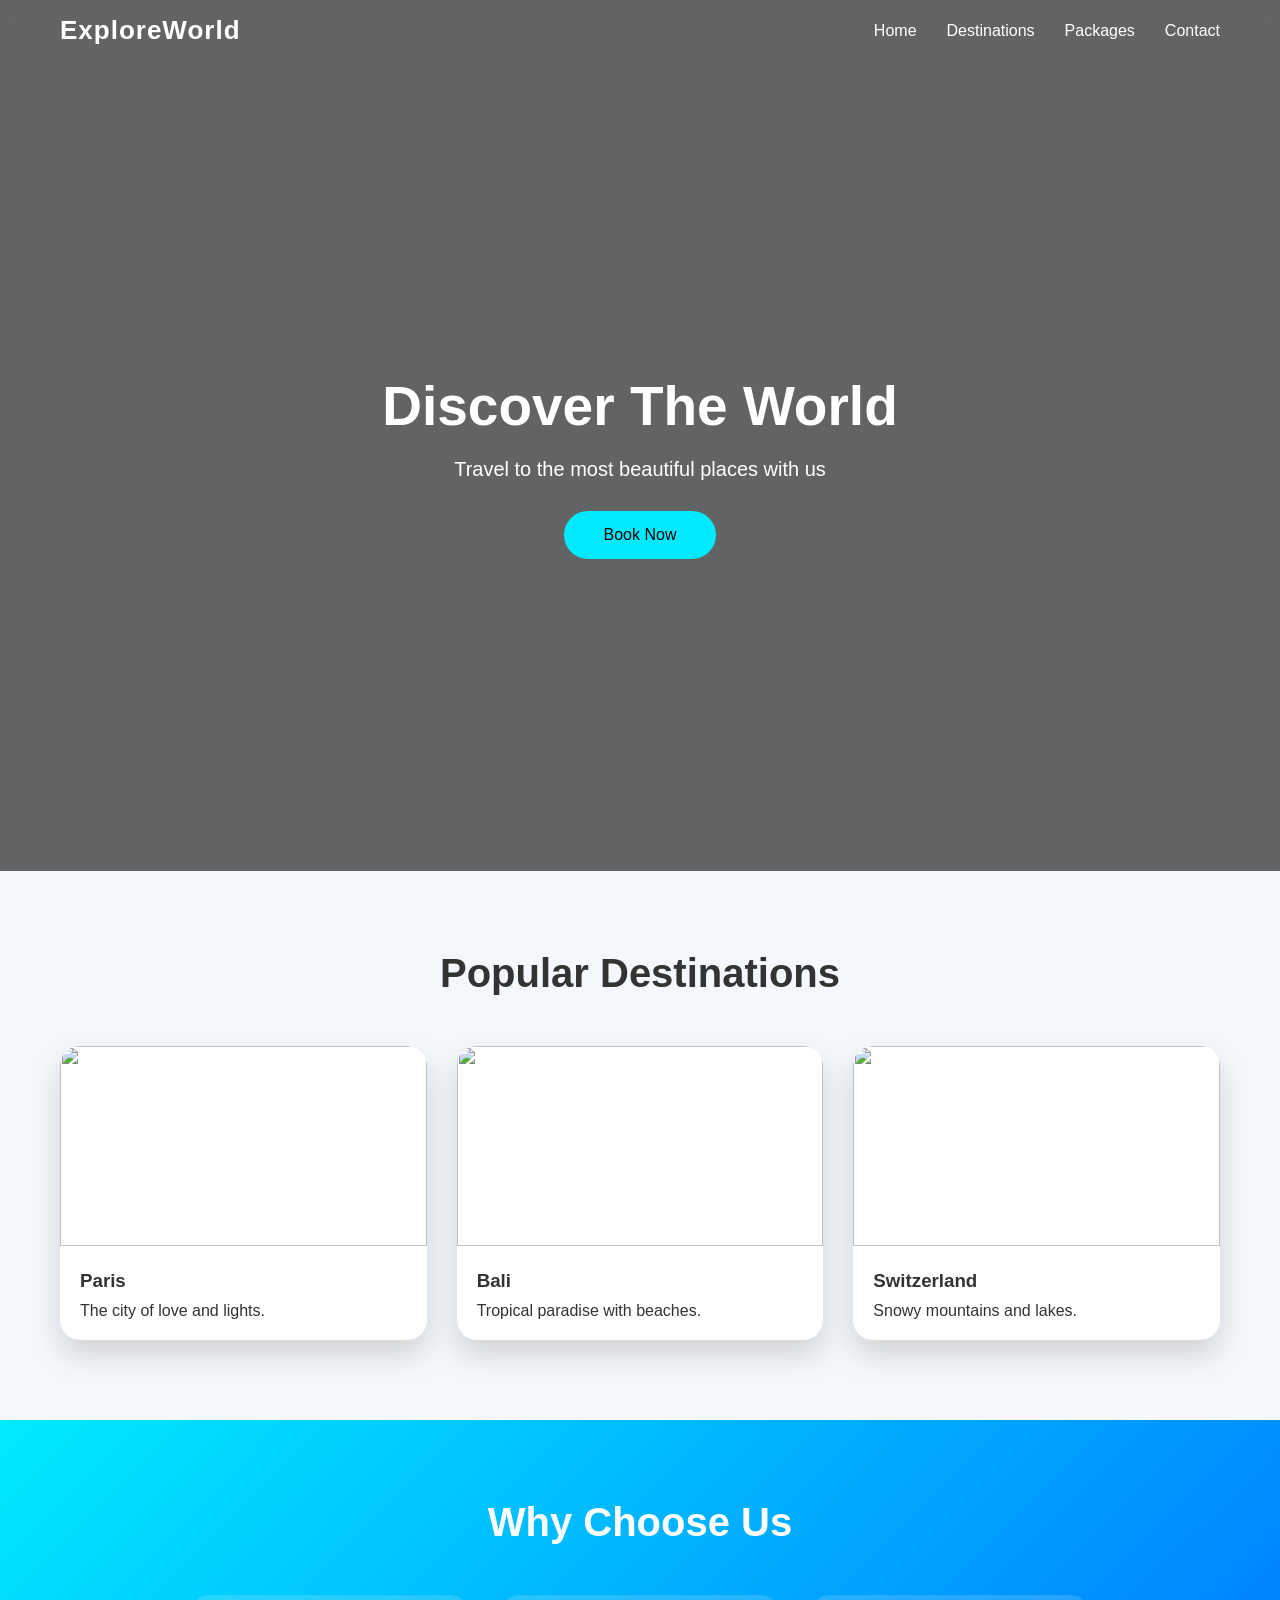
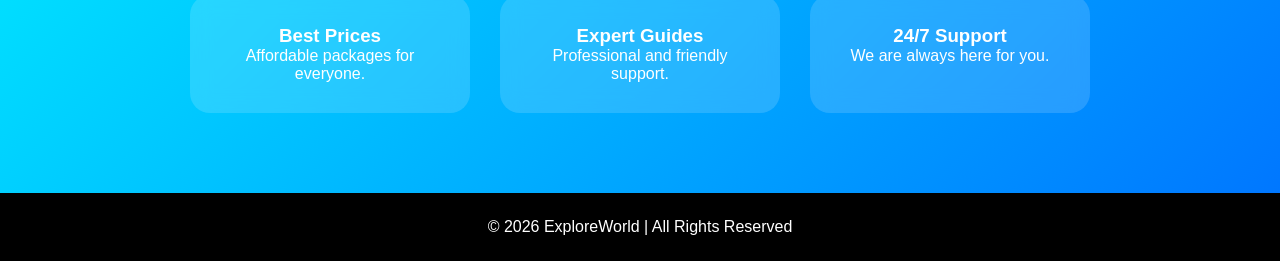
==== index.html @ e933045d "Initial travel website" ====
<!DOCTYPE html>
<html lang="en">
<head>
    <meta charset="UTF-8">
    <meta name="viewport" content="width=device-width, initial-scale=1.0">
    <title>ExploreWorld | Travel With Us</title>

    <style>
        /* ===== RESET ===== */
        * {
            margin: 0;
            padding: 0;
            box-sizing: border-box;
            font-family: 'Segoe UI', sans-serif;
        }

        body {
            background: #f4f7fb;
            color: #333;
        }

        /* ===== NAVBAR ===== */
        nav {
            position: sticky;
            top: 0;
            z-index: 100;
            background: rgba(0, 0, 0, 0.6);
            backdrop-filter: blur(10px);
            padding: 15px 60px;
            display: flex;
            justify-content: space-between;
            align-items: center;
        }

        nav h1 {
            color: #fff;
            font-size: 26px;
            letter-spacing: 1px;
        }

        nav ul {
            list-style: none;
            display: flex;
            gap: 30px;
        }

        nav ul li a {
            color: #fff;
            text-decoration: none;
            font-size: 16px;
            transition: color 0.3s;
        }

        nav ul li a:hover {
            color: #00eaff;
        }

        /* ===== HERO SECTION ===== */
        .hero {
            height: 90vh;
            background: linear-gradient(
                rgba(0,0,0,0.6),
                rgba(0,0,0,0.6)
            ),
            url("https://images.unsplash.com/photo-1507525428034-b723cf961d3e") center/cover no-repeat;
            display: flex;
            align-items: center;
            justify-content: center;
            text-align: center;
            color: #fff;
        }

        .hero h2 {
            font-size: 55px;
            margin-bottom: 20px;
        }

        .hero p {
            font-size: 20px;
            margin-bottom: 30px;
        }

        .hero button {
            padding: 15px 40px;
            border: none;
            background: #00eaff;
            color: #000;
            font-size: 16px;
            cursor: pointer;
            border-radius: 30px;
            transition: transform 0.3s, box-shadow 0.3s;
        }

        .hero button:hover {
            transform: translateY(-5px);
            box-shadow: 0 10px 30px rgba(0,0,0,0.4);
        }

        /* ===== DESTINATIONS ===== */
        .section {
            padding: 80px 60px;
        }

        .section h2 {
            text-align: center;
            font-size: 40px;
            margin-bottom: 50px;
        }

        .destinations {
            display: grid;
            grid-template-columns: repeat(auto-fit, minmax(250px, 1fr));
            gap: 30px;
        }

        .card {
            background: #fff;
            border-radius: 20px;
            overflow: hidden;
            box-shadow: 0 15px 30px rgba(0,0,0,0.15);
            transition: transform 0.4s;
        }

        .card:hover {
            transform: scale(1.05);
        }

        .card img {
            width: 100%;
            height: 200px;
            object-fit: cover;
        }

        .card .content {
            padding: 20px;
        }

        .card h3 {
            margin-bottom: 10px;
        }

        /* ===== WHY US ===== */
        .why-us {
            background: linear-gradient(135deg, #00eaff, #0077ff);
            color: #fff;
        }

        .features {
            display: flex;
            flex-wrap: wrap;
            gap: 30px;
            justify-content: center;
        }

        .feature {
            background: rgba(255,255,255,0.15);
            backdrop-filter: blur(10px);
            padding: 30px;
            border-radius: 20px;
            width: 280px;
            text-align: center;
            transition: transform 0.3s;
        }

        .feature:hover {
            transform: translateY(-10px);
        }

        /* ===== FOOTER ===== */
        footer {
            background: #000;
            color: #fff;
            text-align: center;
            padding: 25px;
        }

        /* ===== RESPONSIVE ===== */
        @media(max-width: 768px) {
            nav {
                padding: 15px 30px;
            }

            .hero h2 {
                font-size: 40px;
            }
        }
    </style>
</head>

<body>

    <!-- NAVBAR -->
    <nav>
        <h1>ExploreWorld</h1>
        <ul>
            <li><a href="#">Home</a></li>
            <li><a href="#">Destinations</a></li>
            <li><a href="#">Packages</a></li>
            <li><a href="#">Contact</a></li>
        </ul>
    </nav>

    <!-- HERO -->
    <section class="hero">
        <div>
            <h2>Discover The World</h2>
            <p>Travel to the most beautiful places with us</p>
            <button>Book Now</button>
        </div>
    </section>

    <!-- DESTINATIONS -->
    <section class="section">
        <h2>Popular Destinations</h2>
        <div class="destinations">
            <div class="card">
                <img src="https://images.unsplash.com/photo-1501785888041-af3ef285b470">
                <div class="content">
                    <h3>Paris</h3>
                    <p>The city of love and lights.</p>
                </div>
            </div>

            <div class="card">
                <img src="https://images.unsplash.com/photo-1505761671935-60b3a7427bad">
                <div class="content">
                    <h3>Bali</h3>
                    <p>Tropical paradise with beaches.</p>
                </div>
            </div>

            <div class="card">
                <img src="https://images.unsplash.com/photo-1500530855697-b586d89ba3ee">
                <div class="content">
                    <h3>Switzerland</h3>
                    <p>Snowy mountains and lakes.</p>
                </div>
            </div>
        </div>
    </section>

    <!-- WHY US -->
    <section class="section why-us">
        <h2>Why Choose Us</h2>
        <div class="features">
            <div class="feature">
                <h3>Best Prices</h3>
                <p>Affordable packages for everyone.</p>
            </div>
            <div class="feature">
                <h3>Expert Guides</h3>
                <p>Professional and friendly support.</p>
            </div>
            <div class="feature">
                <h3>24/7 Support</h3>
                <p>We are always here for you.</p>
            </div>
        </div>
    </section>

    <!-- FOOTER -->
    <footer>
        <p>© 2026 ExploreWorld | All Rights Reserved</p>
    </footer>

</body>
</html>
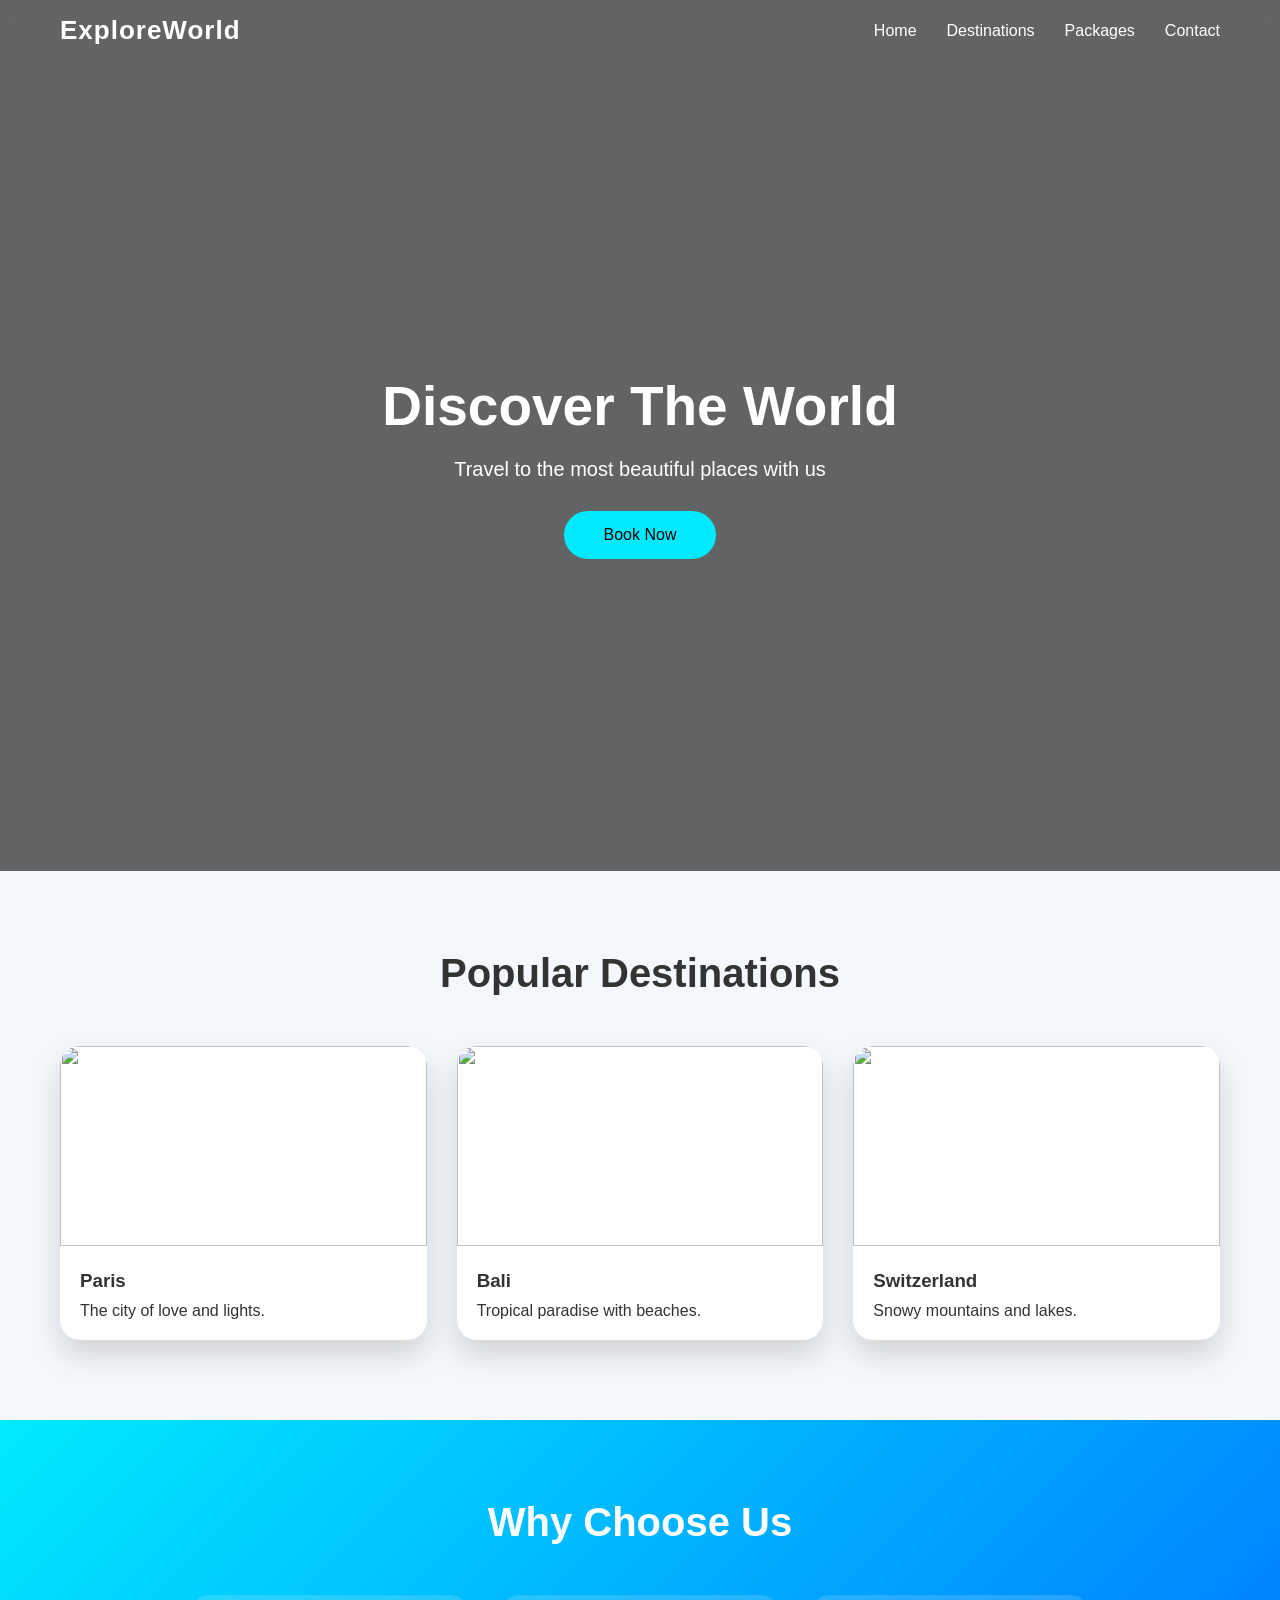
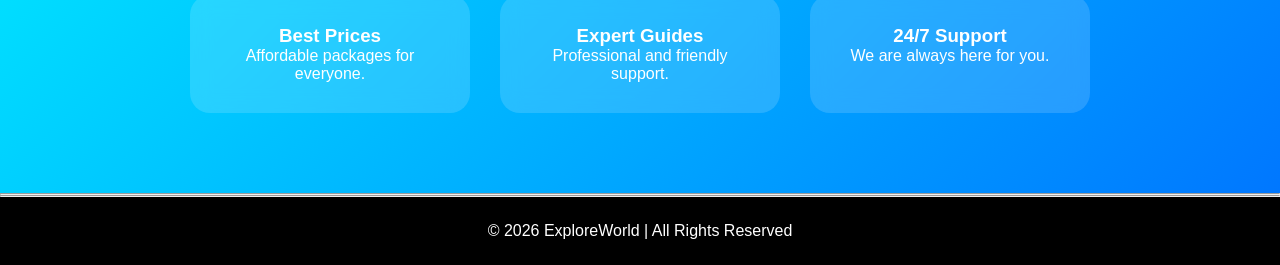
==== commit 268f2574: "make hr line in it" ====
--- a/index.html
+++ b/index.html
@@ -257,6 +257,8 @@
             </div>
         </div>
     </section>
+    <hr>
+    <hr>
 
     <!-- FOOTER -->
     <footer>
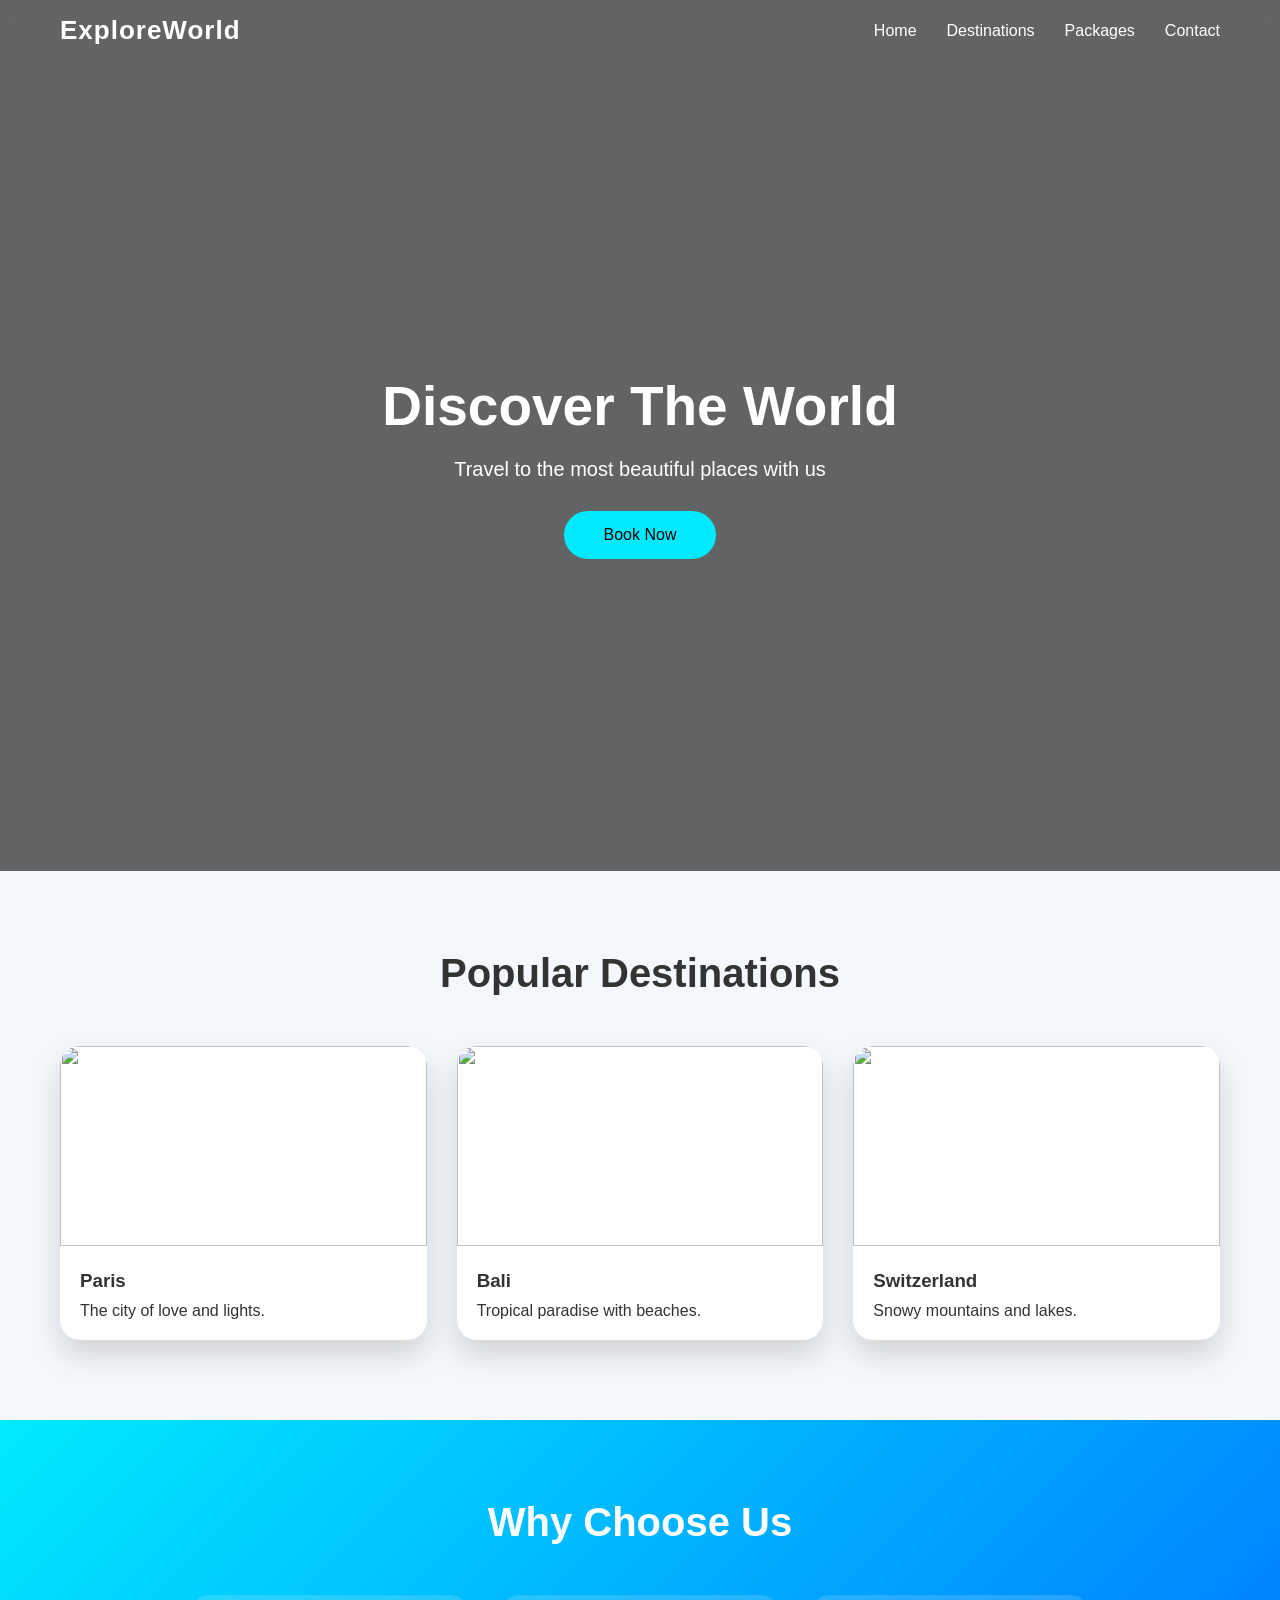
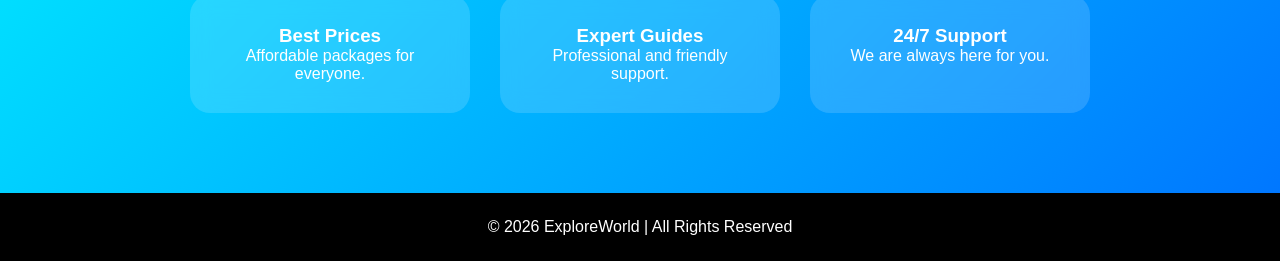
==== commit 05eb91ba: "Revert "make hr line in it" git status This reverts commit 268f25748ec8a90c2a1f554adfcc6e1706dc63e4." ====
--- a/index.html
+++ b/index.html
@@ -257,8 +257,6 @@
             </div>
         </div>
     </section>
-    <hr>
-    <hr>
 
     <!-- FOOTER -->
     <footer>
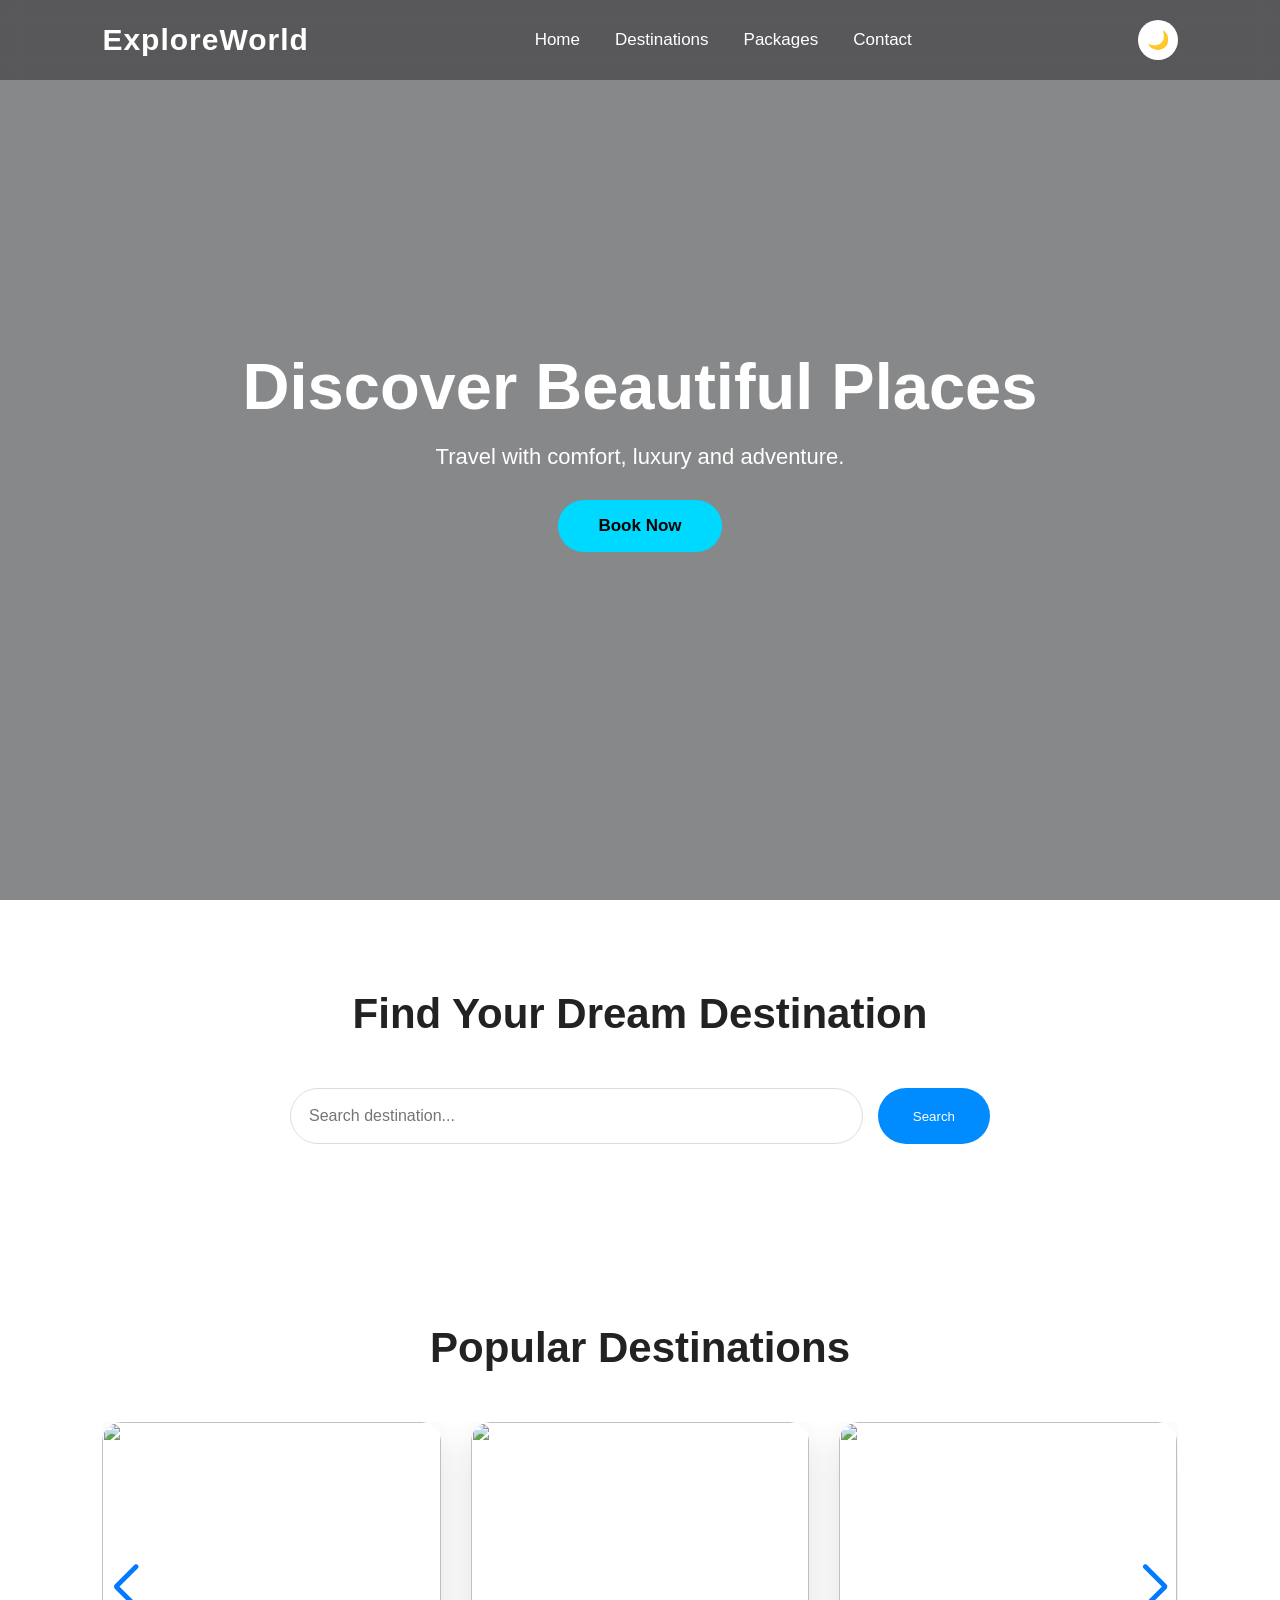
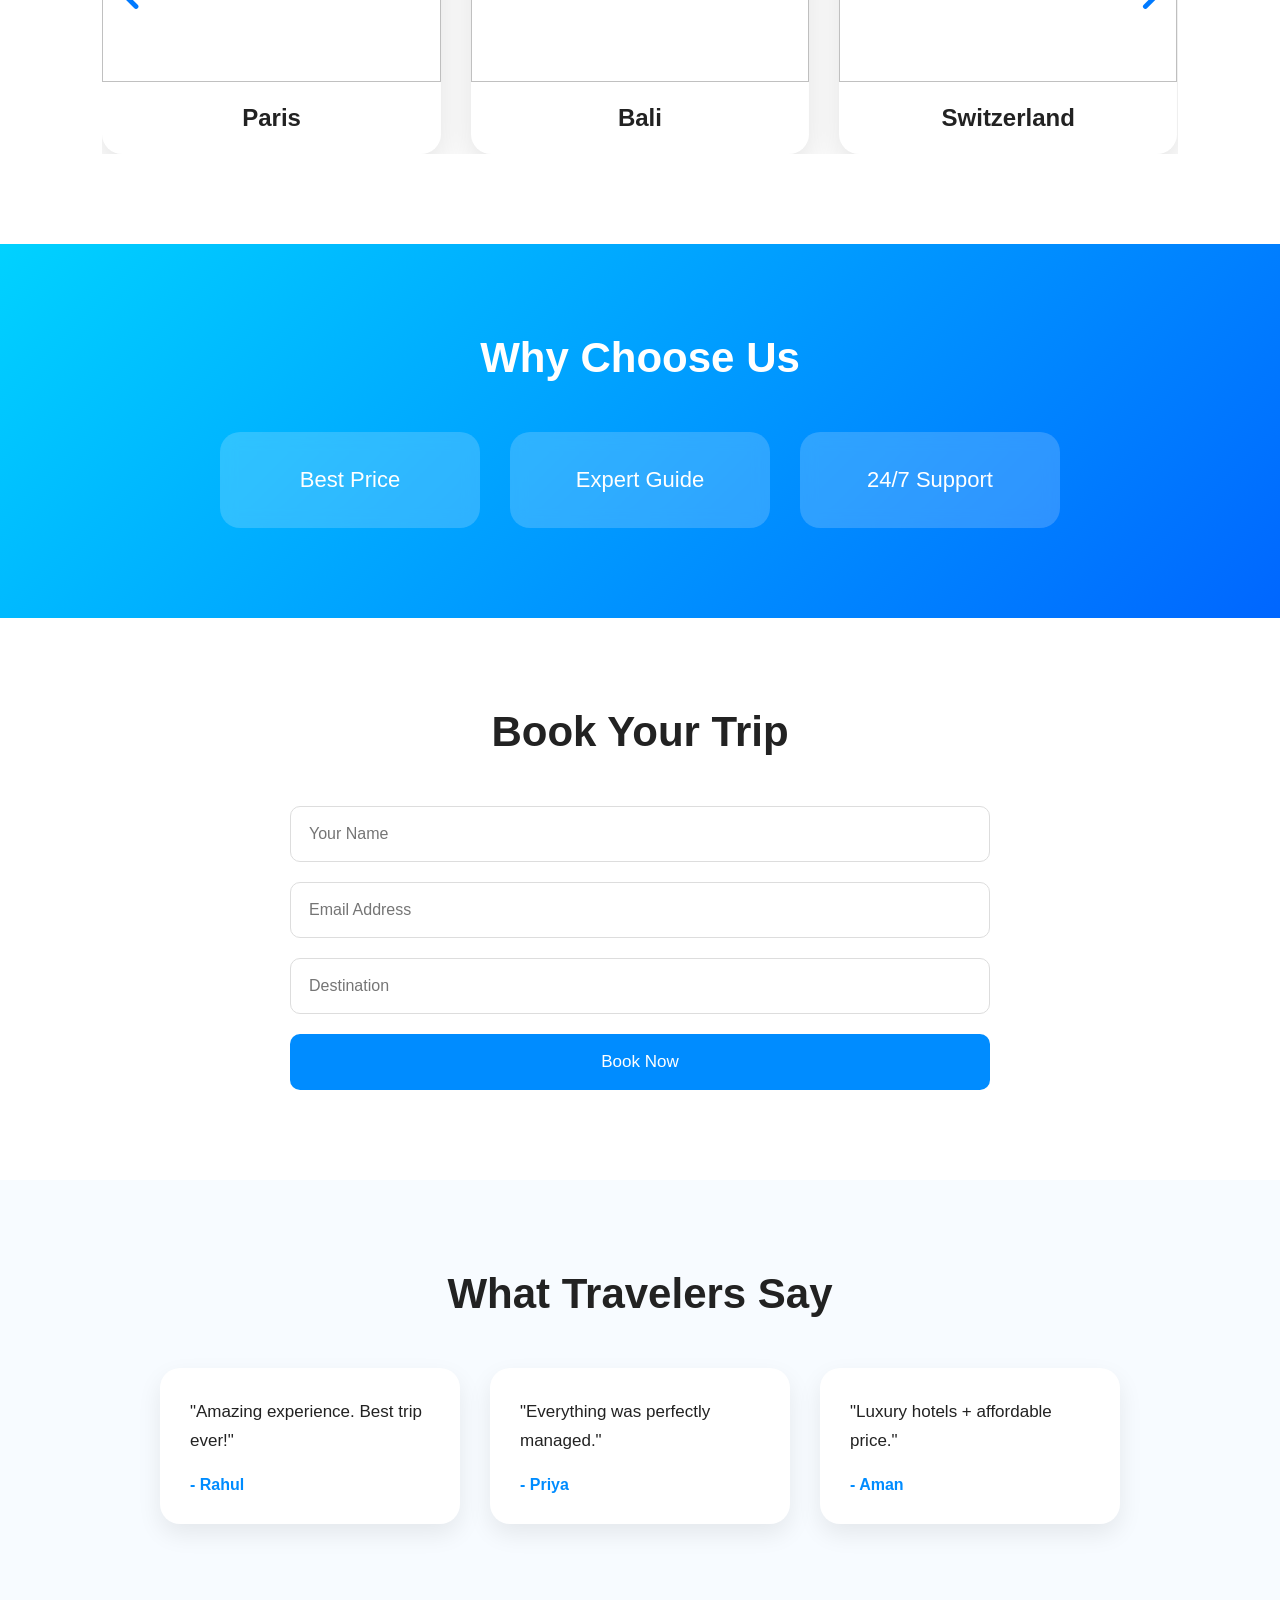
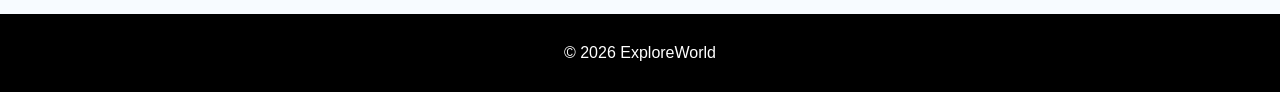
==== commit db497be5: "Initial commit" ====
--- a/index.html
+++ b/index.html
@@ -3,265 +3,177 @@
 <head>
     <meta charset="UTF-8">
     <meta name="viewport" content="width=device-width, initial-scale=1.0">
-    <title>ExploreWorld | Travel With Us</title>
+    <title>ExploreWorld</title>
 
-    <style>
-        /* ===== RESET ===== */
-        * {
-            margin: 0;
-            padding: 0;
-            box-sizing: border-box;
-            font-family: 'Segoe UI', sans-serif;
-        }
+    <!-- CSS -->
+    <link rel="stylesheet" href="assets/css/style.css">
+    <link rel="stylesheet" href="assets/css/slider.css">
+    <link rel="stylesheet" href="assets/css/responsive.css">
 
-        body {
-            background: #f4f7fb;
-            color: #333;
-        }
-
-        /* ===== NAVBAR ===== */
-        nav {
-            position: sticky;
-            top: 0;
-            z-index: 100;
-            background: rgba(0, 0, 0, 0.6);
-            backdrop-filter: blur(10px);
-            padding: 15px 60px;
-            display: flex;
-            justify-content: space-between;
-            align-items: center;
-        }
-
-        nav h1 {
-            color: #fff;
-            font-size: 26px;
-            letter-spacing: 1px;
-        }
-
-        nav ul {
-            list-style: none;
-            display: flex;
-            gap: 30px;
-        }
-
-        nav ul li a {
-            color: #fff;
-            text-decoration: none;
-            font-size: 16px;
-            transition: color 0.3s;
-        }
-
-        nav ul li a:hover {
-            color: #00eaff;
-        }
-
-        /* ===== HERO SECTION ===== */
-        .hero {
-            height: 90vh;
-            background: linear-gradient(
-                rgba(0,0,0,0.6),
-                rgba(0,0,0,0.6)
-            ),
-            url("https://images.unsplash.com/photo-1507525428034-b723cf961d3e") center/cover no-repeat;
-            display: flex;
-            align-items: center;
-            justify-content: center;
-            text-align: center;
-            color: #fff;
-        }
-
-        .hero h2 {
-            font-size: 55px;
-            margin-bottom: 20px;
-        }
-
-        .hero p {
-            font-size: 20px;
-            margin-bottom: 30px;
-        }
-
-        .hero button {
-            padding: 15px 40px;
-            border: none;
-            background: #00eaff;
-            color: #000;
-            font-size: 16px;
-            cursor: pointer;
-            border-radius: 30px;
-            transition: transform 0.3s, box-shadow 0.3s;
-        }
-
-        .hero button:hover {
-            transform: translateY(-5px);
-            box-shadow: 0 10px 30px rgba(0,0,0,0.4);
-        }
-
-        /* ===== DESTINATIONS ===== */
-        .section {
-            padding: 80px 60px;
-        }
-
-        .section h2 {
-            text-align: center;
-            font-size: 40px;
-            margin-bottom: 50px;
-        }
-
-        .destinations {
-            display: grid;
-            grid-template-columns: repeat(auto-fit, minmax(250px, 1fr));
-            gap: 30px;
-        }
-
-        .card {
-            background: #fff;
-            border-radius: 20px;
-            overflow: hidden;
-            box-shadow: 0 15px 30px rgba(0,0,0,0.15);
-            transition: transform 0.4s;
-        }
-
-        .card:hover {
-            transform: scale(1.05);
-        }
-
-        .card img {
-            width: 100%;
-            height: 200px;
-            object-fit: cover;
-        }
-
-        .card .content {
-            padding: 20px;
-        }
-
-        .card h3 {
-            margin-bottom: 10px;
-        }
-
-        /* ===== WHY US ===== */
-        .why-us {
-            background: linear-gradient(135deg, #00eaff, #0077ff);
-            color: #fff;
-        }
-
-        .features {
-            display: flex;
-            flex-wrap: wrap;
-            gap: 30px;
-            justify-content: center;
-        }
-
-        .feature {
-            background: rgba(255,255,255,0.15);
-            backdrop-filter: blur(10px);
-            padding: 30px;
-            border-radius: 20px;
-            width: 280px;
-            text-align: center;
-            transition: transform 0.3s;
-        }
-
-        .feature:hover {
-            transform: translateY(-10px);
-        }
-
-        /* ===== FOOTER ===== */
-        footer {
-            background: #000;
-            color: #fff;
-            text-align: center;
-            padding: 25px;
-        }
-
-        /* ===== RESPONSIVE ===== */
-        @media(max-width: 768px) {
-            nav {
-                padding: 15px 30px;
-            }
-
-            .hero h2 {
-                font-size: 40px;
-            }
-        }
-    </style>
+    <!-- Swiper Slider -->
+    <link
+      rel="stylesheet"
+      href="https://cdn.jsdelivr.net/npm/swiper@11/swiper-bundle.min.css"
+    />
 </head>
-
 <body>
 
-    <!-- NAVBAR -->
-    <nav>
-        <h1>ExploreWorld</h1>
-        <ul>
-            <li><a href="#">Home</a></li>
-            <li><a href="#">Destinations</a></li>
-            <li><a href="#">Packages</a></li>
-            <li><a href="#">Contact</a></li>
-        </ul>
-    </nav>
+<nav class="navbar">
+    <div class="logo">ExploreWorld</div>
 
-    <!-- HERO -->
+    <ul class="nav-links" id="navMenu">
+        <li><a href="#">Home</a></li>
+        <li><a href="#">Destinations</a></li>
+        <li><a href="#">Packages</a></li>
+        <li><a href="#">Contact</a></li>
+    </ul>
+
+    <div class="nav-icons">
+        <button id="themeBtn">🌙</button>
+        <div class="menu-btn" id="menuBtn">☰</div>
+    </div>
+</nav>
+
+    <!-- Hero -->
     <section class="hero">
-        <div>
-            <h2>Discover The World</h2>
-            <p>Travel to the most beautiful places with us</p>
-            <button>Book Now</button>
+        <div class="hero-content">
+            <h1>Discover Beautiful Places</h1>
+            <p>Travel with comfort, luxury and adventure.</p>
+            <button id="openModal">Book Now</button>
         </div>
     </section>
 
-    <!-- DESTINATIONS -->
-    <section class="section">
+    <section class="search-section">
+    <h2>Find Your Dream Destination</h2>
+
+    <div class="search-box">
+        <input type="text" placeholder="Search destination...">
+        <button>Search</button>
+    </div>
+</section>
+
+
+    <!-- Slider -->
+    <section class="popular">
         <h2>Popular Destinations</h2>
-        <div class="destinations">
-            <div class="card">
-                <img src="https://images.unsplash.com/photo-1501785888041-af3ef285b470">
-                <div class="content">
-                    <h3>Paris</h3>
-                    <p>The city of love and lights.</p>
+
+        <div class="swiper mySwiper">
+            <div class="swiper-wrapper">
+
+                <div class="swiper-slide">
+                    <a href="pages/paris.html">
+                        <img src="https://images.unsplash.com/photo-1502602898657-3e91760cbb34?auto=format&fit=crop&w=900&q=80">
+<h3>Paris</h3>
+                    </a>
                 </div>
+
+                <div class="swiper-slide">
+                    <a href="pages/bali.html">
+                       <img src="https://images.unsplash.com/photo-1537996194471-e657df975ab4?auto=format&fit=crop&w=900&q=80">
+<h3>Bali</h3>
+                    </a>
+                </div>
+
+                <div class="swiper-slide">
+                    <a href="pages/switzerland.html">
+                        <img src="https://images.unsplash.com/photo-1500530855697-b586d89ba3ee?auto=format&fit=crop&w=900&q=80">
+<h3>Switzerland</h3>
+                    </a>
+                </div>
+
+                <div class="swiper-slide">
+                    <a href="pages/dubai.html">
+                        <img src="https://images.unsplash.com/photo-1512453979798-5ea266f8880c?auto=format&fit=crop&w=900&q=80">
+<h3>Dubai</h3>
+                    </a>
+                </div>
+
+                <div class="swiper-slide">
+                    <a href="pages/maldives.html">
+                       <img src="https://images.unsplash.com/photo-1573843981267-be1999ff37cd?auto=format&fit=crop&w=900&q=80">
+<h3>Maldives</h3>
+                    </a>
+                </div>
+
             </div>
 
-            <div class="card">
-                <img src="https://images.unsplash.com/photo-1505761671935-60b3a7427bad">
-                <div class="content">
-                    <h3>Bali</h3>
-                    <p>Tropical paradise with beaches.</p>
-                </div>
-            </div>
-
-            <div class="card">
-                <img src="https://images.unsplash.com/photo-1500530855697-b586d89ba3ee">
-                <div class="content">
-                    <h3>Switzerland</h3>
-                    <p>Snowy mountains and lakes.</p>
-                </div>
-            </div>
+            <div class="swiper-button-next"></div>
+            <div class="swiper-button-prev"></div>
         </div>
     </section>
 
-    <!-- WHY US -->
-    <section class="section why-us">
+
+    <!-- Why us -->
+    <section class="why">
         <h2>Why Choose Us</h2>
+
         <div class="features">
-            <div class="feature">
-                <h3>Best Prices</h3>
-                <p>Affordable packages for everyone.</p>
-            </div>
-            <div class="feature">
-                <h3>Expert Guides</h3>
-                <p>Professional and friendly support.</p>
-            </div>
-            <div class="feature">
-                <h3>24/7 Support</h3>
-                <p>We are always here for you.</p>
-            </div>
+            <div class="box">Best Price</div>
+            <div class="box">Expert Guide</div>
+            <div class="box">24/7 Support</div>
         </div>
     </section>
 
-    <!-- FOOTER -->
+    <section class="booking">
+    <h2>Book Your Trip</h2>
+
+    <form>
+        <input type="text" placeholder="Your Name" required>
+        <input type="email" placeholder="Email Address" required>
+        <input type="text" placeholder="Destination" required>
+        <button type="button" id="openModal2">Book Now</button>
+    </form>
+</section>
+
+
+<section class="testimonials">
+    <h2>What Travelers Say</h2>
+
+    <div class="review-container">
+
+        <div class="review fade-up">
+            <p>"Amazing experience. Best trip ever!"</p>
+            <h4>- Rahul</h4>
+        </div>
+
+        <div class="review fade-up">
+            <p>"Everything was perfectly managed."</p>
+            <h4>- Priya</h4>
+        </div>
+
+        <div class="review fade-up">
+            <p>"Luxury hotels + affordable price."</p>
+            <h4>- Aman</h4>
+        </div>
+
+    </div>
+</section>
+
+
+    <!-- Footer -->
     <footer>
-        <p>© 2026 ExploreWorld | All Rights Reserved</p>
+        © 2026 ExploreWorld
     </footer>
 
+
+    <script src="https://cdn.jsdelivr.net/npm/swiper@11/swiper-bundle.min.js"></script>
+    <script src="assets/js/slider.js"></script>
+
+    <script src="assets/js/main.js"></script>
+
+    <div class="modal" id="bookingModal">
+    <div class="modal-box">
+        <span id="closeModal">&times;</span>
+        <h2>Book Your Trip</h2>
+
+        <form>
+            <input type="text" placeholder="Full Name" required>
+            <input type="email" placeholder="Email" required>
+            <input type="text" placeholder="Destination" required>
+            <button type="submit">Confirm Booking</button>
+        </form>
+    </div>
+</div>
+
 </body>
-</html>
+</html>
--- a/assets/css/style.css
+++ b/assets/css/style.css
@@ -0,0 +1,353 @@
+/* Reset */
+*{
+    margin:0;
+    padding:0;
+    box-sizing:border-box;
+    font-family:'Segoe UI',sans-serif;
+}
+
+body{
+    background:#f5f7fb;
+    color:#222;
+}
+
+/* Navbar */
+.navbar{
+    width:100%;
+    padding:20px 8%;
+    position:fixed;
+    top:0;
+    left:0;
+    z-index:1000;
+    display:flex;
+    justify-content:space-between;
+    align-items:center;
+    background:rgba(0,0,0,.35);
+    backdrop-filter:blur(10px);
+}
+
+.logo{
+    font-size:30px;
+    font-weight:700;
+    color:white;
+    letter-spacing:1px;
+}
+
+.nav-links{
+    display:flex;
+    list-style:none;
+    gap:35px;
+}
+
+.nav-links a{
+    color:white;
+    text-decoration:none;
+    font-size:17px;
+    transition:.3s;
+}
+
+.nav-links a:hover{
+    color:#00e5ff;
+}
+
+/* Hero */
+.hero{
+    height:100vh;
+    background:
+    linear-gradient(rgba(0,0,0,.45),rgba(0,0,0,.45)),
+    url("https://images.unsplash.com/photo-1507525428034-b723cf961d3e?auto=format&fit=crop&w=1600&q=80");
+    background-size:cover;
+    background-position:center;
+    display:flex;
+    justify-content:center;
+    align-items:center;
+    text-align:center;
+    color:white;
+}
+
+.hero-content h1{
+    font-size:65px;
+    margin-bottom:20px;
+}
+
+.hero-content p{
+    font-size:22px;
+    margin-bottom:30px;
+}
+
+.hero-content button{
+    border:none;
+    padding:16px 40px;
+    border-radius:40px;
+    background:#00d9ff;
+    font-size:17px;
+    cursor:pointer;
+    font-weight:600;
+    transition:.3s;
+}
+
+.hero-content button:hover{
+    transform:translateY(-5px);
+    box-shadow:0 15px 30px rgba(0,0,0,.25);
+}
+
+/* Section */
+section{
+    padding:90px 8%;
+}
+
+section h2{
+    text-align:center;
+    font-size:42px;
+    margin-bottom:50px;
+}
+
+/* Why */
+.why{
+    background:linear-gradient(135deg,#00d2ff,#0066ff);
+    color:white;
+}
+
+.features{
+    display:flex;
+    justify-content:center;
+    gap:30px;
+    flex-wrap:wrap;
+}
+
+.box{
+    width:260px;
+    padding:35px;
+    border-radius:20px;
+    text-align:center;
+    background:rgba(255,255,255,.18);
+    backdrop-filter:blur(8px);
+    font-size:22px;
+    transition:.3s;
+}
+
+.box:hover{
+    transform:translateY(-10px);
+}
+
+/* Footer */
+footer{
+    padding:30px;
+    text-align:center;
+    background:black;
+    color:white;
+    font-size:16px;
+}   
+
+/* nav icons */
+.nav-icons{
+    display:flex;
+    align-items:center;
+    gap:20px;
+}
+
+#themeBtn{
+    border:none;
+    background:white;
+    width:40px;
+    height:40px;
+    border-radius:50%;
+    cursor:pointer;
+    font-size:18px;
+}
+
+.menu-btn{
+    color:white;
+    font-size:30px;
+    cursor:pointer;
+    display:none;
+}
+
+/* booking */
+.booking{
+    background:white;
+}
+
+.booking form{
+    max-width:700px;
+    margin:auto;
+    display:flex;
+    flex-direction:column;
+    gap:20px;
+}
+
+.booking input{
+    padding:18px;
+    border:1px solid #ddd;
+    border-radius:10px;
+    font-size:16px;
+}
+
+.booking button{
+    padding:18px;
+    border:none;
+    background:#008cff;
+    color:white;
+    border-radius:10px;
+    font-size:17px;
+    cursor:pointer;
+}
+
+/* dark mode */
+.dark{
+    background:#121212;
+    color:white;
+}
+
+.dark .popular,
+.dark .booking{
+    background:#1c1c1c;
+}
+
+.dark .swiper-slide{
+    background:#252525;
+    color:white;
+}
+
+.dark input{
+    background:#222;
+    color:white;
+    border:1px solid #444;
+}
+
+/* Search */
+.search-section{
+    background:white;
+    text-align:center;
+}
+
+.search-box{
+    max-width:700px;
+    margin:auto;
+    display:flex;
+    gap:15px;
+}
+
+.search-box input{
+    flex:1;
+    padding:18px;
+    border-radius:50px;
+    border:1px solid #ddd;
+    font-size:16px;
+}
+
+.search-box button{
+    padding:18px 35px;
+    border:none;
+    border-radius:50px;
+    background:#008cff;
+    color:white;
+    cursor:pointer;
+}
+
+/* Testimonials */
+.testimonials{
+    background:#f7fbff;
+}
+
+.review-container{
+    display:flex;
+    justify-content:center;
+    gap:30px;
+    flex-wrap:wrap;
+}
+
+.review{
+    width:300px;
+    padding:30px;
+    background:white;
+    border-radius:20px;
+    box-shadow:0 10px 25px rgba(0,0,0,.08);
+    transition:.3s;
+}
+
+.review:hover{
+    transform:translateY(-10px);
+}
+
+.review p{
+    font-size:17px;
+    margin-bottom:20px;
+    line-height:1.7;
+}
+
+.review h4{
+    color:#008cff;
+}
+
+/* Animation */
+.fade-up{
+    opacity:0;
+    transform:translateY(40px);
+    transition:1s;
+}
+
+.fade-up.show{
+    opacity:1;
+    transform:translateY(0);
+}
+
+
+
+
+/* Modal */
+.modal{
+    position:fixed;
+    inset:0;
+    background:rgba(0,0,0,.55);
+    display:none;
+    justify-content:center;
+    align-items:center;
+    z-index:9999;
+}
+
+.modal.active{
+    display:flex;
+}
+
+.modal-box{
+    width:450px;
+    background:white;
+    padding:40px;
+    border-radius:20px;
+    position:relative;
+}
+
+.modal-box h2{
+    margin-bottom:25px;
+    text-align:center;
+}
+
+.modal-box form{
+    display:flex;
+    flex-direction:column;
+    gap:18px;
+}
+
+.modal-box input{
+    padding:16px;
+    border:1px solid #ddd;
+    border-radius:10px;
+}
+
+.modal-box button{
+    padding:16px;
+    border:none;
+    background:#008cff;
+    color:white;
+    border-radius:10px;
+    cursor:pointer;
+}
+
+#closeModal{
+    position:absolute;
+    right:20px;
+    top:15px;
+    font-size:30px;
+    cursor:pointer;
+}
--- a/assets/css/slider.css
+++ b/assets/css/slider.css
@@ -0,0 +1,57 @@
+/* Popular Section */
+.popular{
+    background:white;
+}
+
+.swiper{
+    width:100%;
+    padding:20px 10px 60px;
+}
+
+.swiper-slide{
+    background:white;
+    border-radius:20px;
+    overflow:hidden;
+    box-shadow:0 15px 35px rgba(0,0,0,.12);
+    transition:.35s;
+}
+
+.swiper-slide:hover{
+    transform:translateY(-10px);
+}
+
+.swiper-slide a{
+    text-decoration:none;
+    color:#222;
+}
+
+.swiper-slide img{
+    width:100%;
+    height:260px;
+    object-fit:cover;
+    display:block;
+}
+
+.swiper-slide h3{
+    padding:22px;
+    text-align:center;
+    font-size:24px;
+    font-weight:600;
+}
+
+/* Arrows */
+.swiper-button-next,
+.swiper-button-prev{
+    color:#008cff;
+    font-weight:bold;
+}
+
+/* Pagination */
+.swiper-pagination-bullet{
+    background:#008cff;
+    opacity:.5;
+}
+
+.swiper-pagination-bullet-active{
+    opacity:1;
+}
--- a/assets/css/responsive.css
+++ b/assets/css/responsive.css
@@ -0,0 +1,21 @@
+@media(max-width:768px){
+
+    .menu-btn{
+        display:block;
+    }
+
+    .nav-links{
+        position:absolute;
+        top:80px;
+        right:-100%;
+        width:250px;
+        background:black;
+        flex-direction:column;
+        padding:30px;
+        transition:.4s;
+    }
+
+    .nav-links.show{
+        right:0;
+    }
+}
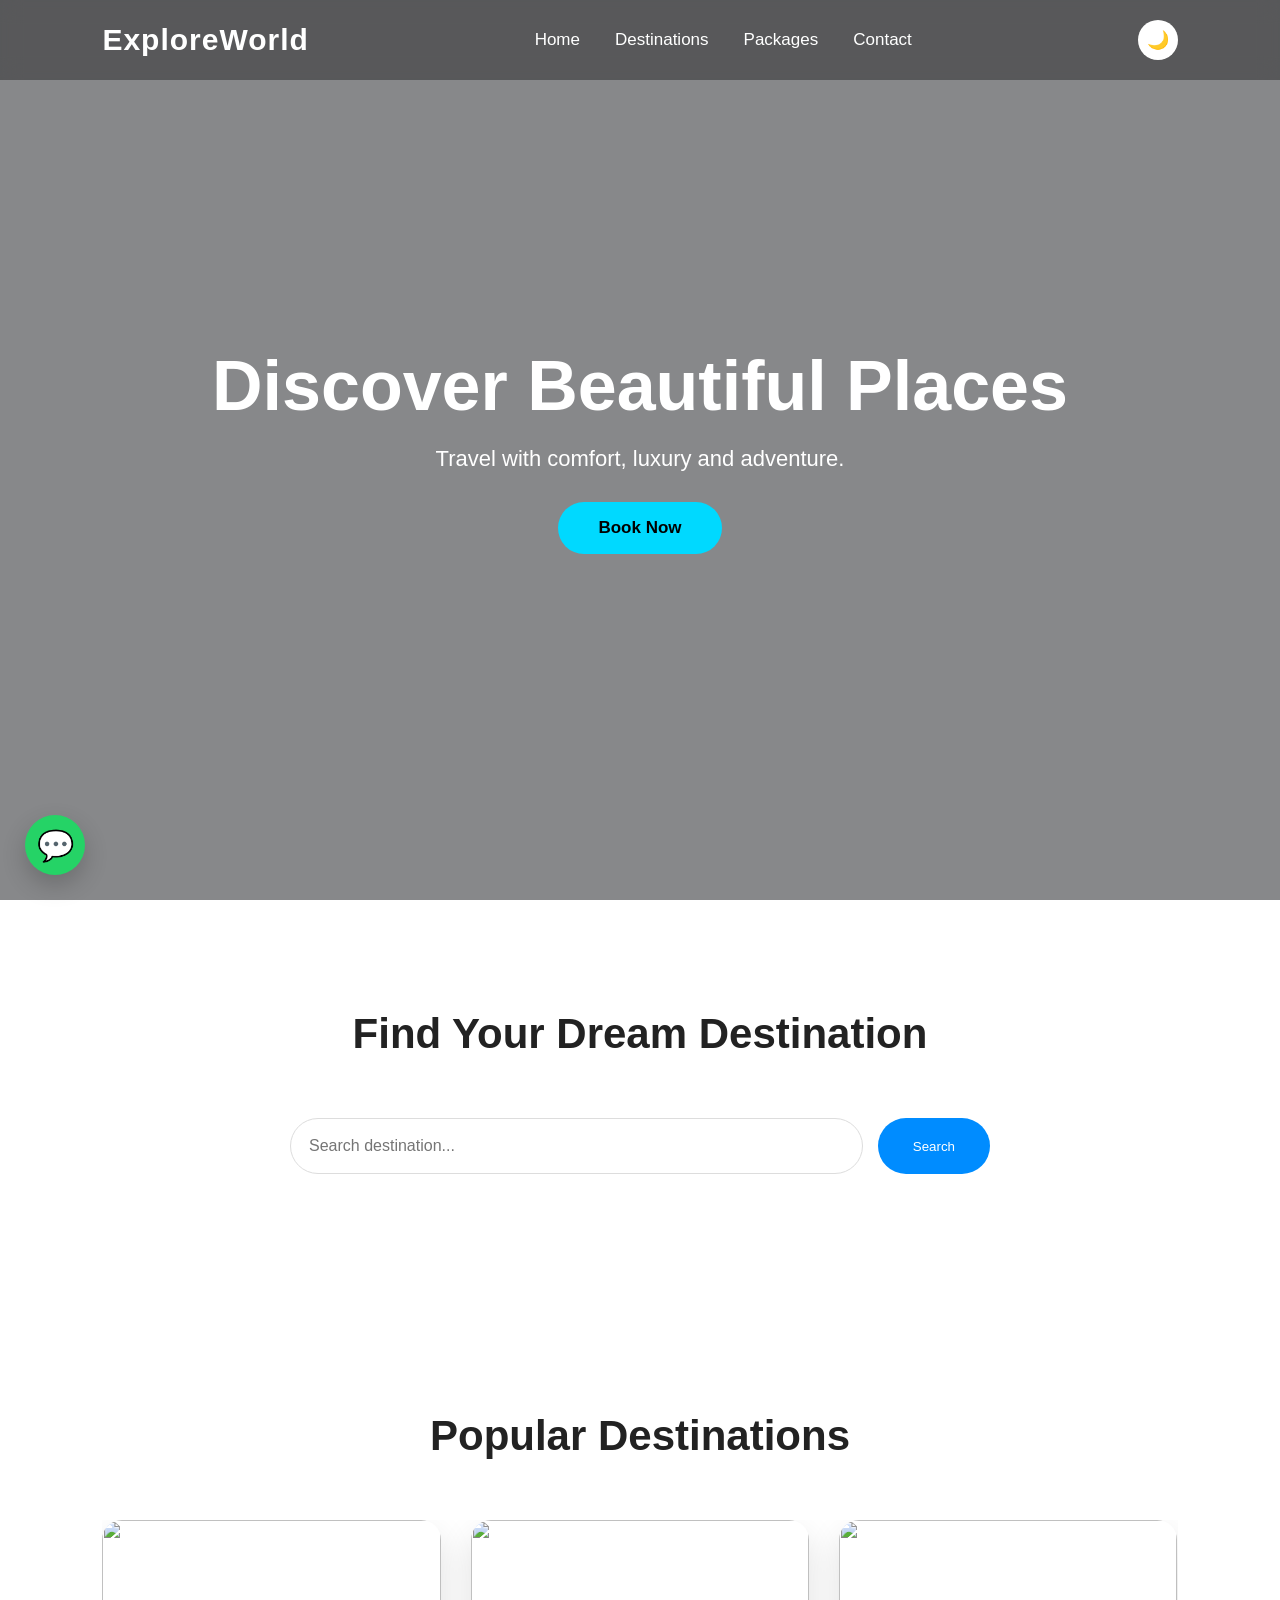
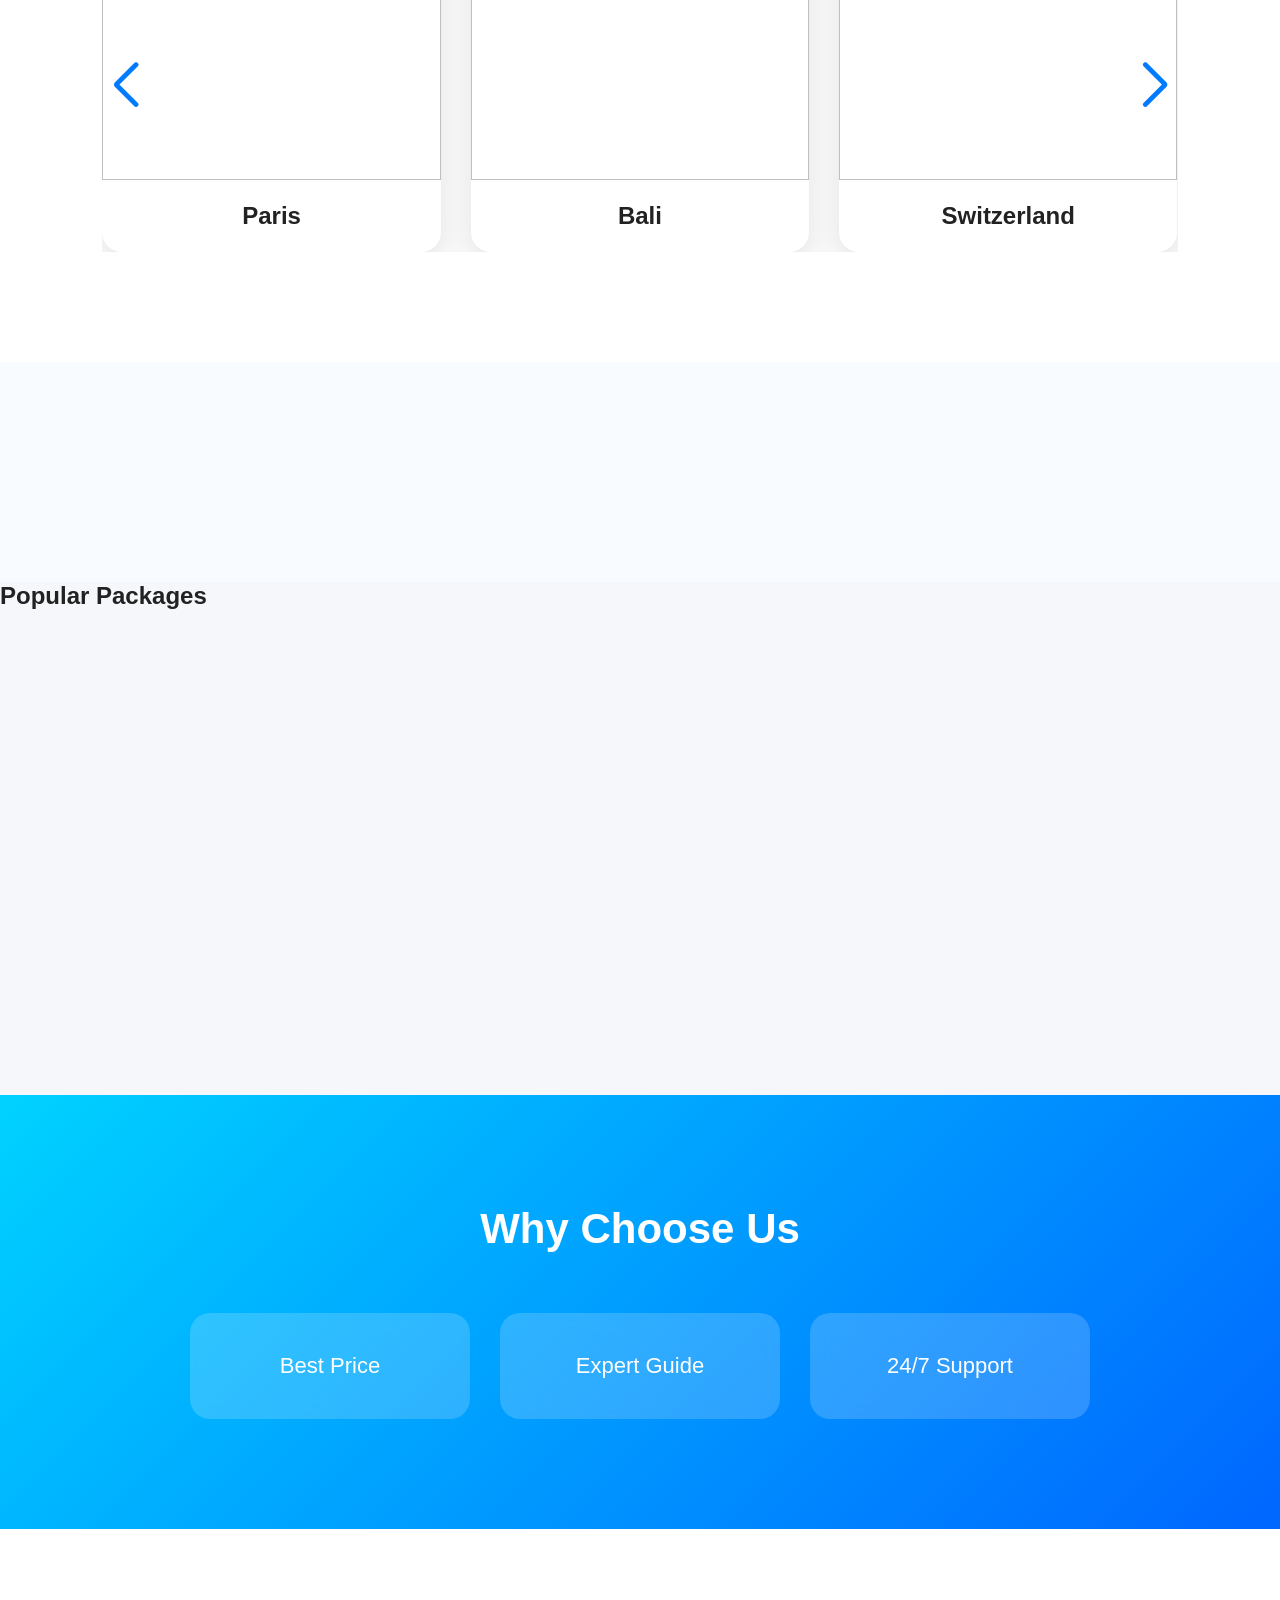
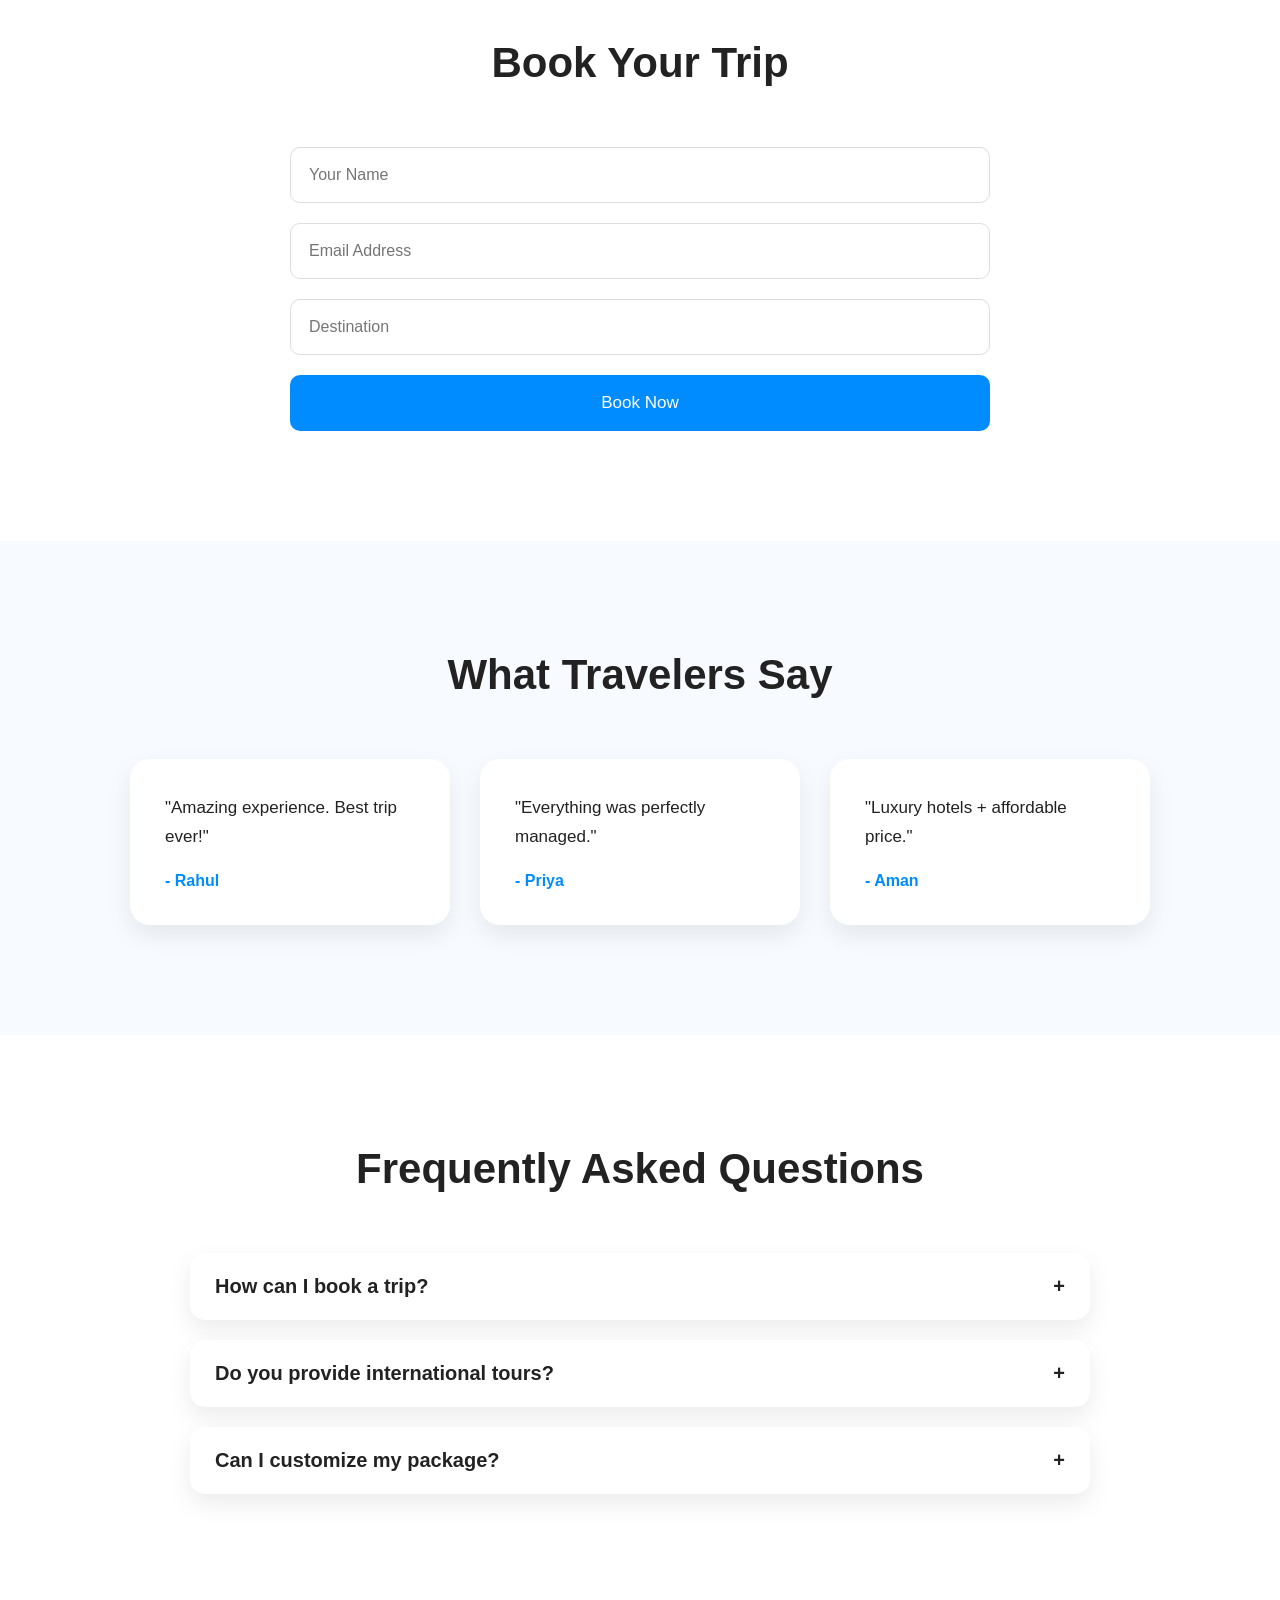
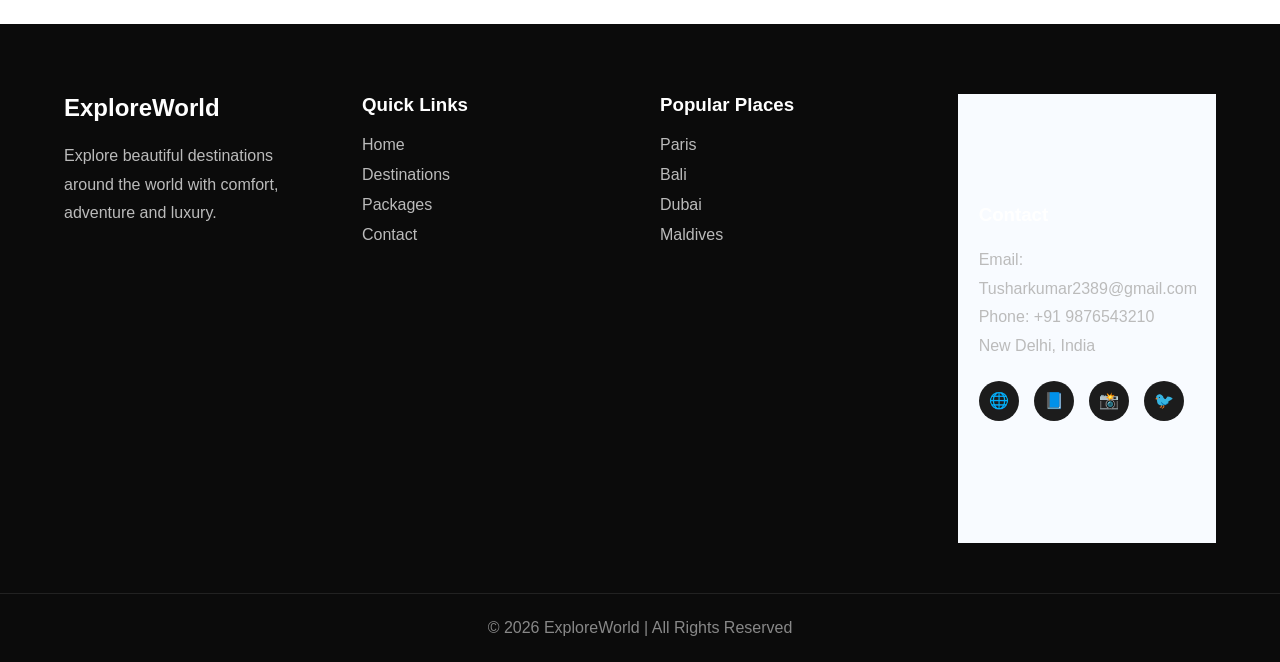
==== commit 6e8cdf3a: "update frontend UI and features" ====
--- a/index.html
+++ b/index.html
@@ -15,8 +15,20 @@
       rel="stylesheet"
       href="https://cdn.jsdelivr.net/npm/swiper@11/swiper-bundle.min.css"
     />
+
+
+    <link rel="stylesheet"
+href="https://unpkg.com/aos@2.3.1/dist/aos.css"/>
+
 </head>
 <body>
+
+    <div class="loader">
+    <div class="loader-content">
+        <div class="spinner"></div>
+        <h2>ExploreWorld</h2>
+    </div>
+</div>
 
 <nav class="navbar">
     <div class="logo">ExploreWorld</div>
@@ -36,59 +48,66 @@
 
     <!-- Hero -->
     <section class="hero">
-        <div class="hero-content">
+        <div class="hero-content" data-aos="zoom-in">
             <h1>Discover Beautiful Places</h1>
             <p>Travel with comfort, luxury and adventure.</p>
             <button id="openModal">Book Now</button>
         </div>
     </section>
 
-    <section class="search-section">
+<section class="search-section" data-aos="fade-up">
     <h2>Find Your Dream Destination</h2>
 
     <div class="search-box">
-        <input type="text" placeholder="Search destination...">
-        <button>Search</button>
-    </div>
+        <input
+            id="searchInput"
+            type="text"
+            placeholder="Search destination..."
+        >
+
+        <button id="searchBtn">Search</button>
+    </div>
+
+    <p id="searchMsg"></p>
 </section>
 
 
     <!-- Slider -->
-    <section class="popular">
+    <section class="popular" data-aos="fade-up">
         <h2>Popular Destinations</h2>
 
         <div class="swiper mySwiper">
             <div class="swiper-wrapper">
 
-                <div class="swiper-slide">
+                <div class="swiper-slide"  id="paris-card">
                     <a href="pages/paris.html">
                         <img src="https://images.unsplash.com/photo-1502602898657-3e91760cbb34?auto=format&fit=crop&w=900&q=80">
 <h3>Paris</h3>
                     </a>
                 </div>
 
-                <div class="swiper-slide">
+                <div class="swiper-slide" id="bali-card">
                     <a href="pages/bali.html">
                        <img src="https://images.unsplash.com/photo-1537996194471-e657df975ab4?auto=format&fit=crop&w=900&q=80">
 <h3>Bali</h3>
                     </a>
                 </div>
 
-                <div class="swiper-slide">
+                <div class="swiper-slide" id="switzerland-card">
                     <a href="pages/switzerland.html">
                         <img src="https://images.unsplash.com/photo-1500530855697-b586d89ba3ee?auto=format&fit=crop&w=900&q=80">
 <h3>Switzerland</h3>
                     </a>
                 </div>
 
-                <div class="swiper-slide">
+                <div class="swiper-slide"  id="dubai-card">
                     <a href="pages/dubai.html">
                         <img src="https://images.unsplash.com/photo-1512453979798-5ea266f8880c?auto=format&fit=crop&w=900&q=80">
 <h3>Dubai</h3>
                     </a>
                 </div>
 
-                <div class="swiper-slide">
+                <div class="swiper-slide" id="maldives-card">
                     <a href="pages/maldives.html">
                        <img src="https://images.unsplash.com/photo-1573843981267-be1999ff37cd?auto=format&fit=crop&w=900&q=80">
 <h3>Maldives</h3>
@@ -102,9 +121,64 @@
         </div>
     </section>
 
+    <section class="packages" data-aos="fade-up"></section>
+
+     <h2>Popular Packages</h2>
+
+    <div class="package-container">
+
+        <!-- Card -->
+        <div class="package-card" data-aos="flip-left">
+            <img src="https://images.unsplash.com/photo-1502602898657-3e91760cbb34?auto=format&fit=crop&w=900&q=80">
+
+            <div class="package-content">
+                <h3>Paris Tour</h3>
+
+                <p>5 Days / 4 Nights</p>
+
+                <h4>₹45,000</h4>
+
+                <button>Book Now</button>
+            </div>
+        </div>
+
+        <!-- Card -->
+        <div class="package-card" data-aos="flip-left">
+            <img src="https://images.unsplash.com/photo-1537996194471-e657df975ab4?auto=format&fit=crop&w=900&q=80">
+
+            <div class="package-content">
+                <h3>Bali Tour</h3>
+
+                <p>4 Days / 3 Nights</p>
+
+                <h4>₹38,000</h4>
+
+                <button>Book Now</button>
+            </div>
+        </div>
+
+        <!-- Card -->
+        <div class="package-card" data-aos="flip-left">
+            <img src="https://images.unsplash.com/photo-1512453979798-5ea266f8880c?auto=format&fit=crop&w=900&q=80">
+
+            <div class="package-content">
+                <h3>Dubai Tour</h3>
+
+                <p>6 Days / 5 Nights</p>
+
+                <h4>₹60,000</h4>
+
+                <button>Book Now</button>
+            </div>
+        </div>
+
+    </div>
+
+</section>
+
 
     <!-- Why us -->
-    <section class="why">
+    <section class="why" data-aos="fade-up">
         <h2>Why Choose Us</h2>
 
         <div class="features">
@@ -114,7 +188,7 @@
         </div>
     </section>
 
-    <section class="booking">
+    <section class="booking" data-aos="fade-up">
     <h2>Book Your Trip</h2>
 
     <form>
@@ -126,22 +200,22 @@
 </section>
 
 
-<section class="testimonials">
+<section class="testimonials" data-aos="fade-up">
     <h2>What Travelers Say</h2>
 
     <div class="review-container">
 
-        <div class="review fade-up">
+        <div class="review fade-up" data-aos="zoom-in">
             <p>"Amazing experience. Best trip ever!"</p>
             <h4>- Rahul</h4>
         </div>
 
-        <div class="review fade-up">
+        <div class="review fade-up" data-aos="zoom-in">
             <p>"Everything was perfectly managed."</p>
             <h4>- Priya</h4>
         </div>
 
-        <div class="review fade-up">
+        <div class="review fade-up" data-aos="zoom-in">
             <p>"Luxury hotels + affordable price."</p>
             <h4>- Aman</h4>
         </div>
@@ -150,10 +224,115 @@
 </section>
 
 
-    <!-- Footer -->
-    <footer>
-        © 2026 ExploreWorld
-    </footer>
+
+<section class="faq" data-aos="fade-up">
+
+    <h2>Frequently Asked Questions</h2>
+
+    <div class="faq-container">
+
+        <!-- Item -->
+        <div class="faq-item">
+            <div class="faq-question">
+                How can I book a trip?
+                <span>+</span>
+            </div>
+
+            <div class="faq-answer">
+                You can book your trip using our booking form or package section.
+            </div>
+        </div>
+
+        <!-- Item -->
+        <div class="faq-item">
+            <div class="faq-question">
+                Do you provide international tours?
+                <span>+</span>
+            </div>
+
+            <div class="faq-answer">
+                Yes, we provide both domestic and international travel packages.
+            </div>
+        </div>
+
+        <!-- Item -->
+        <div class="faq-item">
+            <div class="faq-question">
+                Can I customize my package?
+                <span>+</span>
+            </div>
+
+            <div class="faq-answer">
+                Yes, packages can be customized according to your budget and needs.
+            </div>
+        </div>
+
+    </div>
+
+</section>
+
+
+    <!-- Footer ------------>
+<footer class="footer" data-aos="fade-up">
+
+    <div class="footer-container">
+
+        <!-- Logo -->
+        <div class="footer-box">
+            <h2>ExploreWorld</h2>
+            <p>
+                Explore beautiful destinations around the world
+                with comfort, adventure and luxury.
+            </p>
+        </div>
+
+        <!-- Quick Links -->
+        <div class="footer-box">
+            <h3>Quick Links</h3>
+
+            <a href="#">Home</a>
+            <a href="#">Destinations</a>
+            <a href="#">Packages</a>
+            <a href="#">Contact</a>
+        </div>
+
+        <!-- Popular Places -->
+        <div class="footer-box">
+            <h3>Popular Places</h3>
+
+            <a href="pages/paris.html">Paris</a>
+            <a href="pages/bali.html">Bali</a>
+            <a href="pages/dubai.html">Dubai</a>
+            <a href="pages/maldives.html">Maldives</a>
+        </div>
+
+        <section class="packages">
+
+   
+
+        <!-- Contact -->
+        <div class="footer-box">
+            <h3>Contact</h3>
+
+            <p>Email: Tusharkumar2389@gmail.com</p>
+            <p>Phone: +91 9876543210</p>
+            <p>New Delhi, India</p>
+
+            <div class="socials">
+                <a href="#">🌐</a>
+                <a href="#">📘</a>
+                <a href="#">📸</a>
+                <a href="#">🐦</a>
+            </div>
+        </div>
+
+    </div>
+
+    <div class="footer-bottom">
+        © 2026 ExploreWorld | All Rights Reserved
+    </div>
+
+</footer>
 
 
     <script src="https://cdn.jsdelivr.net/npm/swiper@11/swiper-bundle.min.js"></script>
@@ -175,5 +354,27 @@
     </div>
 </div>
 
+<!-- WhatsApp -->
+<a href="https://wa.me/919876543210"
+class="whatsapp-btn"
+target="_blank">
+    💬
+</a>
+
+<!-- Back To Top -->
+<button id="topBtn">↑</button>
+
+<script src="https://unpkg.com/aos@2.3.1/dist/aos.js"></script>
+
+<script>
+  AOS.init({
+      duration: 1000,
+      once: false,
+      mirror: true
+  });
+</script>
+
+<script src="assets/js/main.js"></script>
+
 </body>
 </html>
--- a/assets/css/style.css
+++ b/assets/css/style.css
@@ -1,4 +1,5 @@
-/* Reset */
+/* ================= RESET ================= */
+
 *{
     margin:0;
     padding:0;
@@ -6,12 +7,18 @@
     font-family:'Segoe UI',sans-serif;
 }
 
+html{
+    scroll-behavior:smooth;
+}
+
 body{
     background:#f5f7fb;
     color:#222;
-}
-
-/* Navbar */
+    overflow-x:hidden;
+}
+
+/* ================= NAVBAR ================= */
+
 .navbar{
     width:100%;
     padding:20px 8%;
@@ -47,10 +54,36 @@
 }
 
 .nav-links a:hover{
-    color:#00e5ff;
-}
-
-/* Hero */
+    color:#00d9ff;
+}
+
+/* ================= NAV ICONS ================= */
+
+.nav-icons{
+    display:flex;
+    align-items:center;
+    gap:20px;
+}
+
+#themeBtn{
+    border:none;
+    background:white;
+    width:40px;
+    height:40px;
+    border-radius:50%;
+    cursor:pointer;
+    font-size:18px;
+}
+
+.menu-btn{
+    color:white;
+    font-size:30px;
+    cursor:pointer;
+    display:none;
+}
+
+/* ================= HERO ================= */
+
 .hero{
     height:100vh;
     background:
@@ -66,7 +99,7 @@
 }
 
 .hero-content h1{
-    font-size:65px;
+    font-size:70px;
     margin-bottom:20px;
 }
 
@@ -88,134 +121,22 @@
 
 .hero-content button:hover{
     transform:translateY(-5px);
-    box-shadow:0 15px 30px rgba(0,0,0,.25);
-}
-
-/* Section */
+}
+
+/* ================= GLOBAL SECTION ================= */
+
 section{
-    padding:90px 8%;
+    padding:110px 8%;
 }
 
 section h2{
     text-align:center;
     font-size:42px;
-    margin-bottom:50px;
-}
-
-/* Why */
-.why{
-    background:linear-gradient(135deg,#00d2ff,#0066ff);
-    color:white;
-}
-
-.features{
-    display:flex;
-    justify-content:center;
-    gap:30px;
-    flex-wrap:wrap;
-}
-
-.box{
-    width:260px;
-    padding:35px;
-    border-radius:20px;
-    text-align:center;
-    background:rgba(255,255,255,.18);
-    backdrop-filter:blur(8px);
-    font-size:22px;
-    transition:.3s;
-}
-
-.box:hover{
-    transform:translateY(-10px);
-}
-
-/* Footer */
-footer{
-    padding:30px;
-    text-align:center;
-    background:black;
-    color:white;
-    font-size:16px;
-}   
-
-/* nav icons */
-.nav-icons{
-    display:flex;
-    align-items:center;
-    gap:20px;
-}
-
-#themeBtn{
-    border:none;
-    background:white;
-    width:40px;
-    height:40px;
-    border-radius:50%;
-    cursor:pointer;
-    font-size:18px;
-}
-
-.menu-btn{
-    color:white;
-    font-size:30px;
-    cursor:pointer;
-    display:none;
-}
-
-/* booking */
-.booking{
-    background:white;
-}
-
-.booking form{
-    max-width:700px;
-    margin:auto;
-    display:flex;
-    flex-direction:column;
-    gap:20px;
-}
-
-.booking input{
-    padding:18px;
-    border:1px solid #ddd;
-    border-radius:10px;
-    font-size:16px;
-}
-
-.booking button{
-    padding:18px;
-    border:none;
-    background:#008cff;
-    color:white;
-    border-radius:10px;
-    font-size:17px;
-    cursor:pointer;
-}
-
-/* dark mode */
-.dark{
-    background:#121212;
-    color:white;
-}
-
-.dark .popular,
-.dark .booking{
-    background:#1c1c1c;
-}
-
-.dark .swiper-slide{
-    background:#252525;
-    color:white;
-}
-
-.dark input{
-    background:#222;
-    color:white;
-    border:1px solid #444;
-}
-
-/* Search */
+    margin-bottom:60px;
+}
+
+/* ================= SEARCH ================= */
+
 .search-section{
     background:white;
     text-align:center;
@@ -245,7 +166,132 @@
     cursor:pointer;
 }
 
-/* Testimonials */
+/* ================= PACKAGES ================= */
+
+.packages{
+    background:#f8fbff;
+}
+
+.package-container{
+    display:flex;
+    justify-content:center;
+    align-items:center;
+    flex-wrap:wrap;
+    gap:40px;
+}
+
+.package-card{
+    width:340px;
+    background:white;
+    border-radius:25px;
+    overflow:hidden;
+    box-shadow:0 15px 35px rgba(0,0,0,.08);
+    transition:.4s;
+}
+
+.package-card:hover{
+    transform:translateY(-12px);
+}
+
+.package-card img{
+    width:100%;
+    height:240px;
+    object-fit:cover;
+}
+
+.package-content{
+    padding:30px;
+    text-align:center;
+}
+
+.package-content h3{
+    font-size:28px;
+    margin-bottom:12px;
+}
+
+.package-content p{
+    color:#777;
+    margin-bottom:15px;
+}
+
+.package-content h4{
+    font-size:32px;
+    color:#008cff;
+    margin-bottom:20px;
+}
+
+.package-content button{
+    padding:14px 35px;
+    border:none;
+    border-radius:40px;
+    background:#008cff;
+    color:white;
+    font-size:16px;
+    cursor:pointer;
+}
+
+/* ================= WHY US ================= */
+
+.why{
+    background:linear-gradient(135deg,#00d2ff,#0066ff);
+    color:white;
+}
+
+.features{
+    display:flex;
+    justify-content:center;
+    gap:30px;
+    flex-wrap:wrap;
+}
+
+.box{
+    width:280px;
+    padding:40px 30px;
+    border-radius:20px;
+    text-align:center;
+    background:rgba(255,255,255,.18);
+    backdrop-filter:blur(8px);
+    font-size:22px;
+    transition:.3s;
+}
+
+.box:hover{
+    transform:translateY(-10px);
+}
+
+/* ================= BOOKING ================= */
+
+.booking{
+    background:white;
+}
+
+.booking form{
+    max-width:700px;
+    margin:auto;
+    display:flex;
+    flex-direction:column;
+    gap:20px;
+}
+
+.booking input{
+    padding:18px;
+    border:1px solid #ddd;
+    border-radius:10px;
+    font-size:16px;
+}
+
+.booking button{
+    padding:18px;
+    border:none;
+    background:#008cff;
+    color:white;
+    border-radius:10px;
+    font-size:17px;
+    cursor:pointer;
+}
+
+/* ================= TESTIMONIALS ================= */
+
 .testimonials{
     background:#f7fbff;
 }
@@ -258,8 +304,8 @@
 }
 
 .review{
-    width:300px;
-    padding:30px;
+    width:320px;
+    padding:35px;
     background:white;
     border-radius:20px;
     box-shadow:0 10px 25px rgba(0,0,0,.08);
@@ -280,22 +326,8 @@
     color:#008cff;
 }
 
-/* Animation */
-.fade-up{
-    opacity:0;
-    transform:translateY(40px);
-    transition:1s;
-}
-
-.fade-up.show{
-    opacity:1;
-    transform:translateY(0);
-}
-
-
-
-
-/* Modal */
+/* ================= MODAL ================= */
+
 .modal{
     position:fixed;
     inset:0;
@@ -350,4 +382,249 @@
     top:15px;
     font-size:30px;
     cursor:pointer;
+}
+
+/* ================= FOOTER ================= */
+
+.footer{
+    background:#0b0b0b;
+    color:white;
+    padding-top:70px;
+}
+
+.footer-container{
+    width:90%;
+    margin:auto;
+    display:grid;
+    grid-template-columns:repeat(auto-fit,minmax(220px,1fr));
+    gap:40px;
+    padding-bottom:50px;
+}
+
+.footer-box h2,
+.footer-box h3{
+    margin-bottom:20px;
+}
+
+.footer-box p{
+    line-height:1.8;
+    color:#bbb;
+}
+
+.footer-box a{
+    display:block;
+    color:#bbb;
+    text-decoration:none;
+    margin-bottom:12px;
+    transition:.3s;
+}
+
+.footer-box a:hover{
+    color:#00d9ff;
+    transform:translateX(5px);
+}
+
+.socials{
+    display:flex;
+    gap:15px;
+    margin-top:20px;
+}
+
+.socials a{
+    width:40px;
+    height:40px;
+    background:#1c1c1c;
+    display:flex;
+    justify-content:center;
+    align-items:center;
+    border-radius:50%;
+}
+
+.footer-bottom{
+    text-align:center;
+    padding:25px;
+    border-top:1px solid #222;
+    color:#888;
+}
+
+/* ================= DARK MODE ================= */
+
+.dark{
+    background:#121212;
+    color:white;
+}
+
+.dark .packages,
+.dark .booking,
+.dark .search-section,
+.dark .testimonials{
+    background:#1c1c1c;
+}
+
+.dark .package-card,
+.dark .review{
+    background:#252525;
+    color:white;
+}
+
+.dark input{
+    background:#222;
+    color:white;
+    border:1px solid #444;
+}
+
+
+[data-aos]{
+    pointer-events:auto !important;
+}
+
+
+
+/* ================= FAQ ================= */
+
+.faq{
+    background:#fff;
+}
+
+.faq-container{
+    max-width:900px;
+    margin:auto;
+}
+
+.faq-item{
+    background:white;
+    margin-bottom:20px;
+    border-radius:15px;
+    overflow:hidden;
+    box-shadow:0 10px 25px rgba(0,0,0,.08);
+}
+
+.faq-question{
+    padding:22px 25px;
+    font-size:20px;
+    font-weight:600;
+    cursor:pointer;
+    display:flex;
+    justify-content:space-between;
+    align-items:center;
+}
+
+.faq-answer{
+    max-height:0;
+    overflow:hidden;
+    padding:0 25px;
+    line-height:1.8;
+    color:#666;
+    transition:.4s;
+}
+
+.faq-item.active .faq-answer{
+    max-height:200px;
+    padding:20px 25px;
+}
+
+
+/* ================= LOADER ================= */
+
+.loader{
+    position:fixed;
+    inset:0;
+    background:white;
+    display:flex;
+    justify-content:center;
+    align-items:center;
+    z-index:99999;
+    transition:.8s;
+}
+
+.loader.hide{
+    opacity:0;
+    visibility:hidden;
+}
+
+.loader-content{
+    text-align:center;
+}
+
+.spinner{
+    width:70px;
+    height:70px;
+    border:6px solid #ddd;
+    border-top:6px solid #008cff;
+    border-radius:50%;
+    animation:spin 1s linear infinite;
+    margin:auto;
+    margin-bottom:20px;
+}
+
+.loader h2{
+    font-size:34px;
+    color:#008cff;
+    letter-spacing:2px;
+}
+
+@keyframes spin{
+    100%{
+        transform:rotate(360deg);
+    }
+}
+
+/* ================= WHATSAPP ================= */
+
+.whatsapp-btn{
+    position:fixed;
+    bottom:25px;
+    left:25px;
+    width:60px;
+    height:60px;
+    background:#25d366;
+    color:white;
+    display:flex;
+    justify-content:center;
+    align-items:center;
+    border-radius:50%;
+    font-size:30px;
+    text-decoration:none;
+    z-index:999;
+    box-shadow:0 10px 25px rgba(0,0,0,.2);
+    transition:.3s;
+}
+
+.whatsapp-btn:hover{
+    transform:scale(1.1);
+}
+
+/* ================= TOP BUTTON ================= */
+
+#topBtn{
+    position:fixed;
+    right:25px;
+    bottom:25px;
+    width:55px;
+    height:55px;
+    border:none;
+    border-radius:50%;
+    background:#008cff;
+    color:white;
+    font-size:24px;
+    cursor:pointer;
+    display:none;
+    z-index:999;
+    box-shadow:0 10px 25px rgba(0,0,0,.2);
+}
+
+#topBtn.show{
+    display:block;
+}
+
+#searchMsg{
+    margin-top:18px;
+    font-size:16px;
+    color:#008cff;
+    font-weight:600;
+}
+
+.highlight{
+    transform:scale(1.06);
+    box-shadow:0 0 30px rgba(0,140,255,.45);
 }
